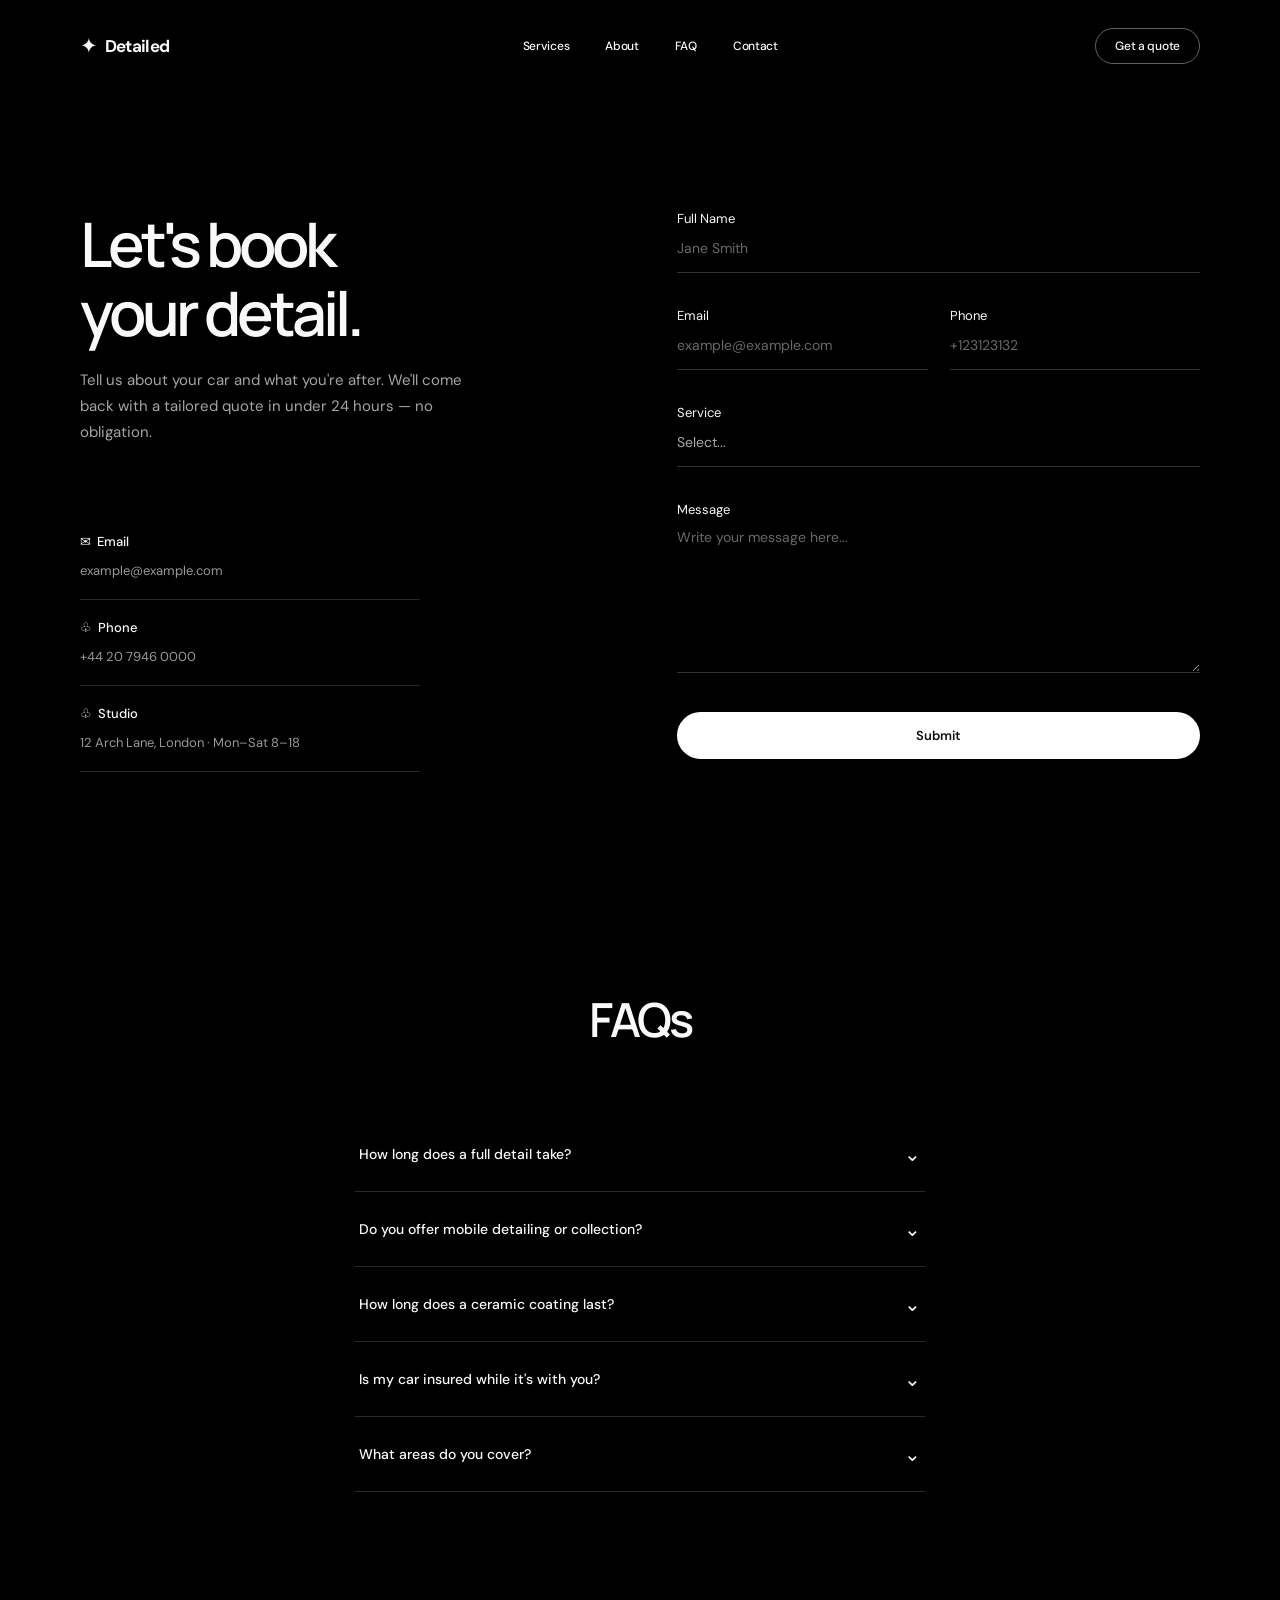
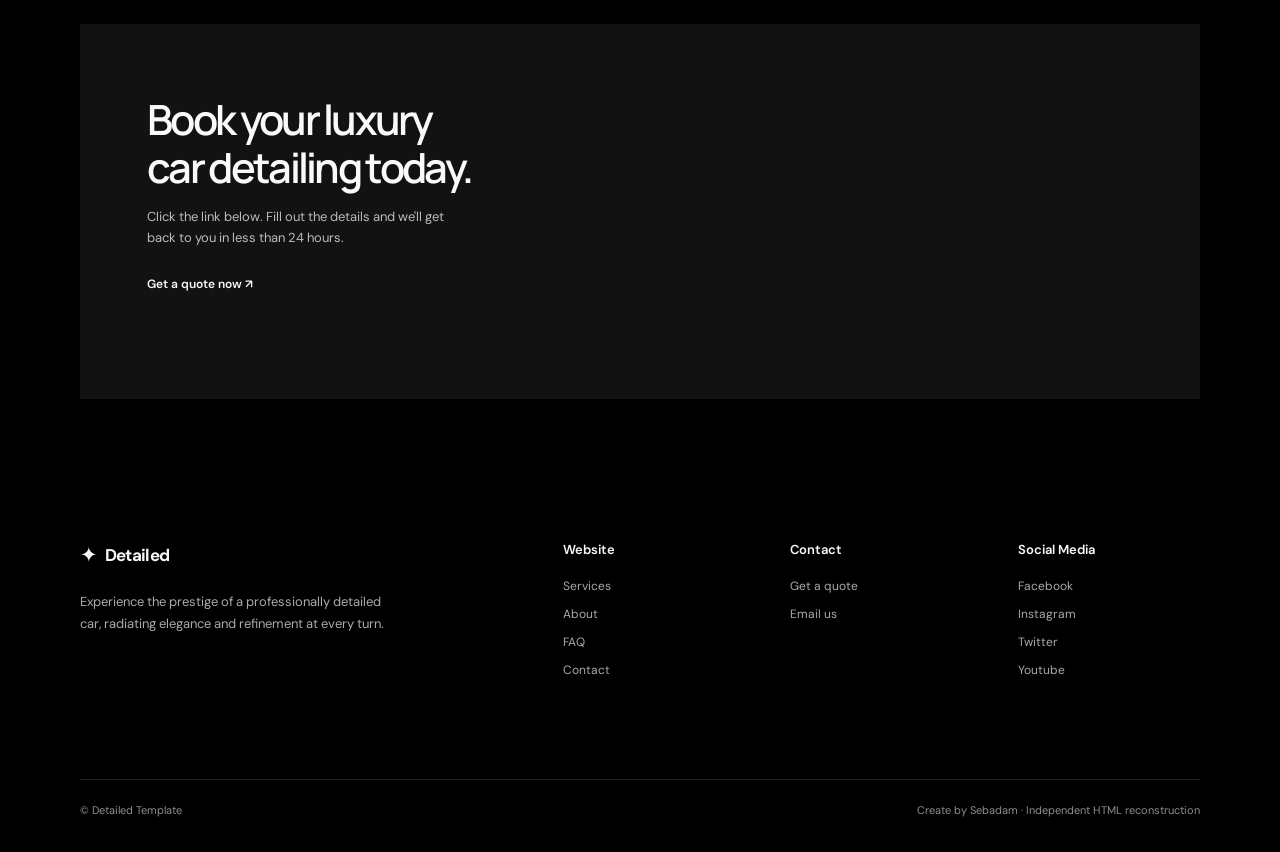
==== quote.html @ e919c6ea "Website hinzufügen: quote.html" ====
<!doctype html><html lang="en"><head><meta charset="UTF-8"><meta name="viewport" content="width=device-width, initial-scale=1"><meta name="theme-color" content="#000000"><title>Contact — Book Your Detail | Detailed</title><link rel="preconnect" href="https://fonts.googleapis.com"><link rel="preconnect" href="https://fonts.gstatic.com" crossorigin><link href="https://fonts.googleapis.com/css2?family=DM+Sans:wght@400;500;600;700&family=Manrope:wght@400;500;600;700;800&display=swap" rel="stylesheet"><link rel="stylesheet" href="style.css"></head><body data-contact-email="example@example.com"><header class="header"><div class="header-inner"><a class="logo" href="index.html"><span class="logo-star">✦</span> Detailed</a><nav class="desktop-nav"><a href="index.html#services">Services</a><a href="index.html#about">About</a><a href="#faq">FAQ</a><a href="index.html#contact">Contact</a></nav><a href="quote.html" class="nav-quote">Get a quote</a><button class="mobile-menu" id="menuToggle" aria-label="Open menu" aria-expanded="false"><span></span><span></span></button></div><nav id="mobileNav" class="mobile-nav"><a href="index.html#services">Services</a><a href="index.html#about">About</a><a href="#faq">FAQ</a><a href="index.html#contact">Contact</a></nav></header><main><section class="section-wrap quote-page"><div class="quote-intro"><h1>Let's book<br>your detail.</h1><p>Tell us about your car and what you're after. We'll come back with a tailored quote in under 24 hours — no obligation.</p><div class="quote-contact"><div class="quote-contact-row"><strong>✉ &nbsp;Email</strong><a href="mailto:example@example.com">example@example.com</a></div><div class="quote-contact-row"><strong>♧ &nbsp;Phone</strong><a href="tel:+442079460000">+44 20 7946 0000</a></div><div class="quote-contact-row"><strong>♧ &nbsp;Studio</strong><span>12 Arch Lane, London · Mon–Sat 8–18</span></div></div></div><form class="quote-form" id="quoteForm"><div><label class="form-label" for="name">Full Name</label><input id="name" name="name" placeholder="Jane Smith" required></div><div class="form-row"><div><label class="form-label" for="email">Email</label><input id="email" name="email" type="email" placeholder="example@example.com" required></div><div><label class="form-label" for="phone">Phone</label><input id="phone" name="phone" type="tel" placeholder="+123123132"></div></div><div><label class="form-label" for="service">Service</label><select id="service" name="service" required><option value="" disabled selected>Select...</option><option>Entry level detail</option><option>Maintenance detail</option><option>Full detail</option><option>Ceramic coating</option><option>Other</option></select></div><div><label class="form-label" for="message">Message</label><textarea id="message" name="message" placeholder="Write your message here..."></textarea></div><button class="form-submit" type="submit">Submit</button><p class="form-feedback" id="formFeedback" aria-live="polite"></p></form></section><section class="faq section-wrap" id="faq"><h2>FAQs</h2><div class="faq-items"><details><summary>How long does a full detail take?<span>⌄</span></summary><p>Most full details take around one to two days, depending on the condition of your vehicle.</p></details><details><summary>Do you offer mobile detailing or collection?<span>⌄</span></summary><p>We can discuss collection and mobile options when preparing your quote.</p></details><details><summary>How long does a ceramic coating last?<span>⌄</span></summary><p>Longevity depends on the coating and maintenance.</p></details><details><summary>Is my car insured while it's with you?<span>⌄</span></summary><p>Contact us for details about insurance and coverage.</p></details><details><summary>What areas do you cover?<span>⌄</span></summary><p>Send us your location when requesting a quote.</p></details></div></section><section class="contact-banner section-wrap"><div class="banner-image"><div class="banner-copy"><h2>Book your luxury<br>car detailing today.</h2><p>Click the link below. Fill out the details and we'll get back to you in less than 24 hours.</p><a href="quote.html" class="mini-link">Get a quote now ↗</a></div></div></section></main><footer class="footer section-wrap"><div class="footer-grid"><div class="footer-brand"><a class="logo" href="index.html"><span class="logo-star">✦</span> Detailed</a><p>Experience the prestige of a professionally detailed car, radiating elegance and refinement at every turn.</p></div><div><h4>Website</h4><a href="index.html#services">Services</a><a href="index.html#about">About</a><a href="index.html#faq">FAQ</a><a href="index.html#contact">Contact</a></div><div><h4>Contact</h4><a href="quote.html">Get a quote</a><a href="mailto:example@example.com">Email us</a></div><div><h4>Social Media</h4><a href="https://facebook.com">Facebook</a><a href="https://instagram.com">Instagram</a><a href="https://x.com">Twitter</a><a href="https://youtube.com">Youtube</a></div></div><div class="footer-bottom"><span>© Detailed Template</span><span>Create by <a href="https://sebadam.supply/">Sebadam</a> · Independent HTML reconstruction</span></div></footer><script src="script.js"></script></body></html>
---- style.css ----
:root{--bg:#000;--white:#f9f9f9;--muted:#929292;--line:#282828;--shell:1120px;--type:'DM Sans','Manrope',Arial,sans-serif}
*{box-sizing:border-box}html{scroll-behavior:smooth}body{margin:0;background:var(--bg);color:var(--white);font-family:var(--type);-webkit-font-smoothing:antialiased}a{color:inherit;text-decoration:none}button,input,textarea,select{font:inherit}button{cursor:pointer}img{max-width:100%;display:block}h1,h2,h3,h4,p{margin:0}h1,h2,h3{font-family:'Manrope',var(--type);font-weight:600;letter-spacing:-.065em}::selection{background:#eee;color:#000}.section-wrap,.header-inner{width:min(var(--shell),calc(100% - 92px));margin-inline:auto}.header{height:92px;position:relative;z-index:10;background:#000}.header-inner{height:100%;display:flex;align-items:center;justify-content:space-between}.logo{white-space:nowrap;font-size:17px;letter-spacing:-.04em;font-weight:700}.logo-star{font-size:21px;vertical-align:-1px;font-weight:400;margin-right:4px}.desktop-nav{display:flex;gap:36px;align-items:center;padding-left:36px}.desktop-nav a,.nav-quote{font-size:12px;letter-spacing:-.025em;font-weight:500;transition:opacity .2s}.desktop-nav a:hover,.footer a:hover{opacity:.6}.nav-quote{border:1px solid #626262;border-radius:40px;padding:11px 19px;line-height:1}.nav-quote:hover{background:#fff;color:#000}.mobile-menu,.mobile-nav{display:none}.hero{min-height:730px;padding-top:98px;overflow:hidden}.hero-top{text-align:center;position:relative;z-index:2}.hero h1{font-size:clamp(46px,5.8vw,82px);font-weight:600;letter-spacing:-.073em;line-height:1.16}.hero-top p{font-size:14px;line-height:1.65;color:#c7c7c7;margin:21px auto 30px;max-width:480px;letter-spacing:-.018em}.inline-link,.mini-link{font-size:13px;font-weight:600;display:inline-flex;align-items:center;gap:6px;transition:opacity .2s}.inline-link:hover,.mini-link:hover{opacity:.65}.inline-link span{font-size:20px;font-weight:400}.hero-picture{width:min(1480px,100%);height:542px;margin:9px auto -2px;background-image:linear-gradient(0deg,rgba(0,0,0,.25),rgba(0,0,0,.04)),url('https://scontent.cdninstagram.com/v/t51.75761-15/500751512_18090633370620142_4403713393211467723_n.jpg?stp=c288.0.864.864a_dst-jpg_e35_s640x640_tt6&_nc_cat=100&ccb=7-5&_nc_sid=18de74&efg=eyJlZmdfdGFnIjoiQ0FST1VTRUxfSVRFTS5iZXN0X2ltYWdlX3VybGdlbi5DMyJ9&_nc_ohc=86lD2oEK-wQQ7kNvwG_vrS6&_nc_oc=AdpTOk_-oCiuiQFQR4KS3UuE2JH29LGZjqWNpw4pZcIWGUEfoNJPtG1znUDCuh5KuPI&_nc_zt=23&_nc_ht=scontent.cdninstagram.com&_nc_gid=HOaP4Yx5tuVWSswkVV1A2g&_nc_ss=79689&oh=00_AQNKTWHUmm7iRQKHlCcDkkKnHJOqBsU7mfeauxoW7-e6Zw&oe=6AD031E8'),url('https://framerusercontent.com/images/fV4w8DzhBQAjkjUGAZNGvXNTI.png?width=1600');background-position:center,center,center bottom;background-size:cover,cover,100% auto;background-repeat:no-repeat}.services{padding-top:65px}.section-pretitle{font-size:12px;font-weight:400;color:#b8b8b8;padding-bottom:21px;border-bottom:1px solid var(--line)}.services-heading{display:grid;grid-template-columns:1fr 1fr;gap:54px;align-items:start;padding-top:31px;margin-bottom:54px}.services h2{font-size:clamp(27px,3vw,40px);line-height:1.2}.services-heading p{font-size:15px;color:#bdbdbd;max-width:390px;line-height:1.55;letter-spacing:-.018em}.service-grid{display:grid;grid-template-columns:repeat(3,minmax(0,1fr));gap:25px}.service-photo{width:100%;aspect-ratio:1/1;background:#090909;overflow:hidden}.service-photo img{width:100%;height:100%;object-fit:cover;transition:transform .55s}.service-card:hover .service-photo img{transform:scale(1.035)}.service-card h3{font-size:21px;letter-spacing:-.04em;line-height:1.35;margin:22px 0 8px}.service-card p{color:#969696;font-size:13px;line-height:1.7;max-width:270px;margin-bottom:18px}.service-card .mini-link{font-size:12px}.reel{margin-top:128px}.reel-image{position:relative;width:100%;height:550px;background:#111;overflow:hidden}.reel-image>img{width:100%;height:100%;object-fit:cover;object-position:center 48%;filter:brightness(.76)}.play-button{position:absolute;inset:0;width:100%;border:0;background:transparent;color:#fff;display:flex;align-items:center;justify-content:center;flex-direction:column;gap:12px}.play-button span{display:grid;place-items:center;background:#fff;color:#111;border-radius:50%;height:65px;width:65px;font-size:20px;padding-left:4px;transition:transform .2s}.play-button:hover span{transform:scale(1.1)}.play-button small{font-size:11px;font-weight:500;text-shadow:0 1px 4px black}.numbers{padding-block:96px 136px;display:grid;grid-template-columns:repeat(4,1fr);gap:14px}.stat{text-align:center}.stat strong{font-size:clamp(32px,4.2vw,55px);letter-spacing:-.07em;font-family:Manrope,var(--type);font-weight:600}.stat small{display:block;color:#9f9f9f;margin-top:9px;font-size:12px}.about{display:grid;grid-template-columns:1fr 1fr;gap:9%;padding-bottom:145px;align-items:start}.about h2{font-size:clamp(30px,3.2vw,44px);line-height:1.18;margin-bottom:48px}.about-visual img{width:100%;max-width:535px;aspect-ratio:448/341;object-fit:cover;object-position:center}.about-right{padding-top:0}.reason{border-bottom:1px solid #292929;padding:0 0 23px;margin-bottom:26px}.reason h3{font-family:var(--type);font-size:16px;letter-spacing:-.025em;font-weight:600;display:flex;gap:11px;align-items:center}.reason h3 span{font-size:16px}.reason p{margin:11px 0 0 26px;color:#999;font-size:13px;line-height:1.7;max-width:350px}.about-right .mini-link{margin-top:9px}.faq{padding:66px 0 120px}.faq h2{text-align:center;font-size:47px;letter-spacing:-.065em;margin-bottom:66px}.faq-items{max-width:570px;margin:auto}.faq-items details{border-bottom:1px solid #272727}.faq-items summary{font-weight:500;font-size:14px;list-style:none;padding:24px 4px;cursor:pointer;display:flex;align-items:center;justify-content:space-between;gap:16px}.faq-items summary::-webkit-details-marker{display:none}.faq-items summary span{font-size:20px;transition:transform .2s}.faq-items details[open] summary span{transform:rotate(180deg)}.faq-items details p{font-size:13px;line-height:1.8;color:#a4a4a4;padding:0 30px 23px 4px}.contact-banner{padding:12px 0 110px}.banner-image{min-height:375px;width:100%;background:#121212 url('https://framerusercontent.com/images/kU23nCXhQ45VLKZEOpKxGrUHzs.png?width=1500') center / cover no-repeat;position:relative}.banner-copy{position:relative;z-index:2;padding:72px 6%;max-width:500px}.banner-copy h2{font-size:clamp(29px,3.25vw,46px);line-height:1.15}.banner-copy p{font-size:13px;color:#bbbbbb;max-width:300px;line-height:1.6;margin:16px 0 23px}.banner-copy .mini-link{font-size:12px}.footer{padding:20px 0 35px}.footer-grid{display:grid;grid-template-columns:2.4fr 1fr 1fr 1fr;gap:45px;padding:12px 0 89px}.footer-brand p{color:#aaa;font-size:13px;line-height:1.75;max-width:320px;margin-top:22px}.footer-grid h4{font-size:13px;font-weight:600;margin-bottom:20px}.footer-grid>div:not(:first-child) a{display:block;margin-bottom:12px;color:#a9a9a9;font-size:12px}.footer-bottom{border-top:1px solid #222;display:flex;justify-content:space-between;padding-top:23px;font-size:11px;color:#8e8e8e}.video-dialog{width:min(790px,calc(100% - 32px));border:1px solid #333;background:#090909;color:white;padding:15px;position:fixed}.video-dialog::backdrop{background:#000c}.video-close{position:absolute;top:0;right:6px;border:0;color:#fff;background:transparent;font-size:30px;z-index:1}.video-frame{text-align:center}.video-frame img{width:100%;height:380px;object-fit:cover}.video-frame p{margin:12px 0}.reel-notice{font-size:12px;color:#bbb}
/* Quote page */.quote-page{min-height:690px;display:grid;grid-template-columns:1fr 1.13fr;gap:12%;padding-top:118px;padding-bottom:130px}.quote-intro h1{font-size:clamp(43px,4.8vw,67px);line-height:1.12}.quote-intro>p{font-size:15px;color:#a5a5a5;line-height:1.75;max-width:410px;margin:19px 0 88px}.quote-contact{max-width:340px}.quote-contact-row{padding-bottom:17px;margin-bottom:19px;border-bottom:1px solid #292929}.quote-contact-row strong{display:block;font-size:13px;font-weight:500;margin-bottom:9px}.quote-contact-row span,.quote-contact-row a{font-size:13px;color:#989898;line-height:1.6}.quote-form{display:block}.form-label{font-size:13px;margin-bottom:10px;display:block}.quote-form input,.quote-form select,.quote-form textarea{background:transparent;border:0;border-bottom:1px solid #313131;border-radius:0;color:#fff;width:100%;padding:0 0 15px;font-size:14px;outline:none}.quote-form input:focus,.quote-form textarea:focus,.quote-form select:focus{border-bottom-color:white}.quote-form input::placeholder,.quote-form textarea::placeholder{color:#686868}.quote-form>div{margin-bottom:34px}.form-row{display:grid;grid-template-columns:1fr 1fr;gap:22px}.quote-form select{appearance:none;color:#a9a9a9;background:#000}.quote-form option{background:#111;color:white}.quote-form textarea{resize:vertical;min-height:145px}.form-submit{width:100%;background:#fff;color:#111;border:0;border-radius:99px;padding:15px 18px;font-size:13px;font-weight:600}.form-submit:hover{background:#ccc}.form-feedback{color:#c5c5c5;font-size:12px;margin-top:12px;line-height:1.6}
@media(max-width:900px){.section-wrap,.header-inner{width:calc(100% - 60px)}.hero{min-height:670px;padding-top:100px}.hero-picture{height:460px;background-size:auto 430px}.desktop-nav{gap:22px}.services-heading{gap:26px}.reel-image{height:420px}.about{gap:5%}.about h2{font-size:32px}.quote-page{gap:7%}}
@media(max-width:680px){.section-wrap,.header-inner{width:calc(100% - 38px)}.header{height:76px}.desktop-nav,.nav-quote{display:none}.mobile-menu{display:flex;flex-direction:column;gap:6px;justify-content:center;background:transparent;border:0;padding:10px}.mobile-menu span{display:block;width:23px;height:1px;background:#fff}.mobile-nav{position:absolute;display:none;top:76px;left:0;right:0;background:#0a0a0a;padding:20px 22px 28px;box-shadow:0 20px 25px #000b}.mobile-nav.open{display:grid;gap:22px}.mobile-nav a{font-size:15px}.hero{min-height:575px;padding-top:87px}.hero h1{font-size:clamp(42px,9.5vw,69px);line-height:1.1;max-width:340px;margin:auto}.hero-top p{font-size:12px;padding:0 20px;margin:19px auto 24px}.desktop-break{display:none}.hero-picture{height:310px;margin-top:14px;background-size:auto 300px}.services{padding-top:28px}.services-heading{display:block;margin-bottom:35px}.services-heading p{margin-top:14px;font-size:13px}.service-grid{grid-template-columns:1fr;gap:43px}.service-photo{aspect-ratio:1.15}.service-card h3{margin-top:17px;font-size:21px}.reel{margin-top:76px}.reel-image{height:270px}.numbers{padding:75px 0 110px;grid-template-columns:1fr 1fr;row-gap:40px}.stat strong{font-size:39px}.about{grid-template-columns:1fr;padding-bottom:65px}.about h2{margin-bottom:23px;font-size:34px}.about-visual img{margin-bottom:32px}.reason{margin-bottom:21px}.faq{padding:55px 0 95px}.faq h2{font-size:38px;margin-bottom:39px}.faq-items summary{font-size:13px}.contact-banner{padding:0 0 65px}.banner-image{min-height:355px;background-position:63% center}.banner-image:before{content:'';position:absolute;inset:0;background:linear-gradient(90deg,#000c 0%,#0007 62%,transparent)}.banner-copy{padding:53px 25px}.banner-copy h2{font-size:30px}.footer-grid{grid-template-columns:1fr 1fr;gap:37px 20px;padding-bottom:60px}.footer-brand{grid-column:1/-1}.footer-bottom{display:grid;gap:10px}.quote-page{display:block;padding-top:75px;padding-bottom:90px}.quote-intro h1{font-size:49px}.quote-intro>p{margin-bottom:32px}.quote-contact{margin-bottom:60px}.form-row{grid-template-columns:1fr;gap:0}.form-row>div{margin-bottom:34px}.form-row{margin-bottom:0!important}}
@media(prefers-reduced-motion:reduce){html{scroll-behavior:auto}*,*:before,*:after{transition:none!important;animation:none!important}}
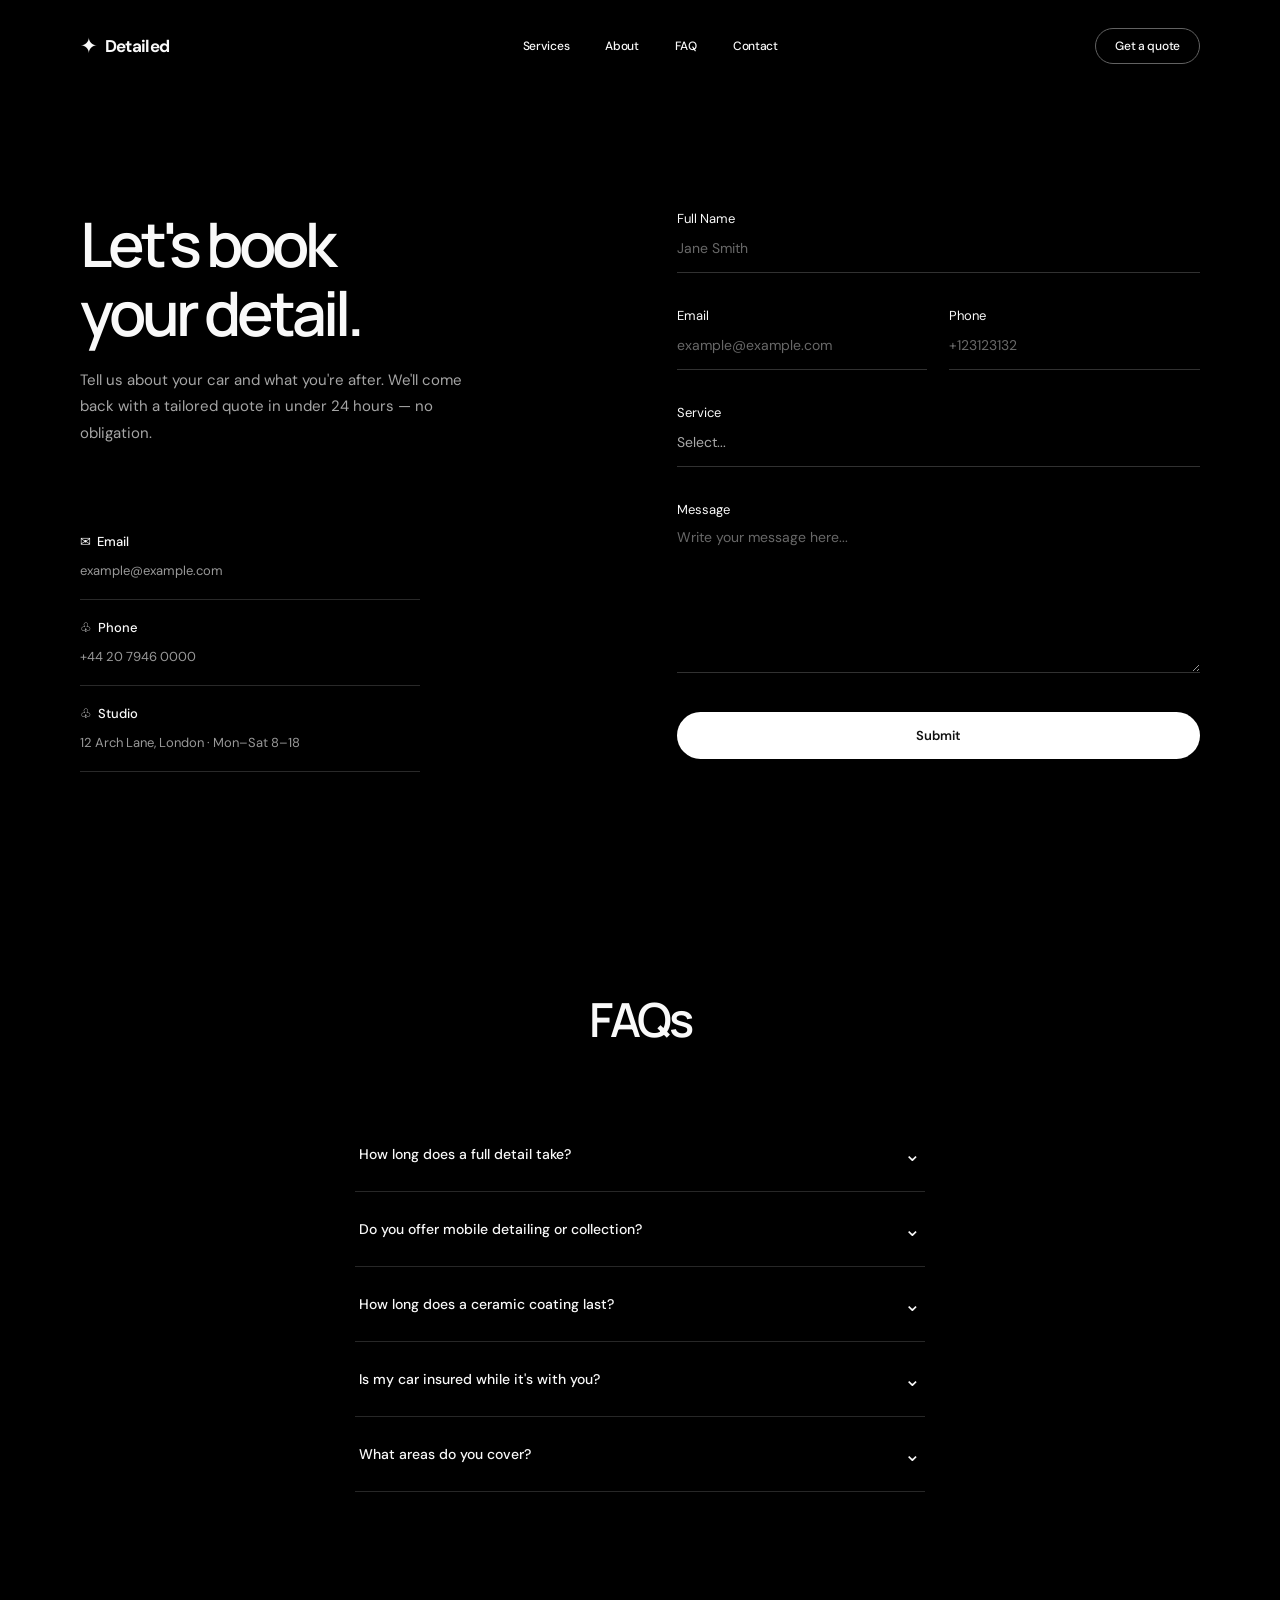
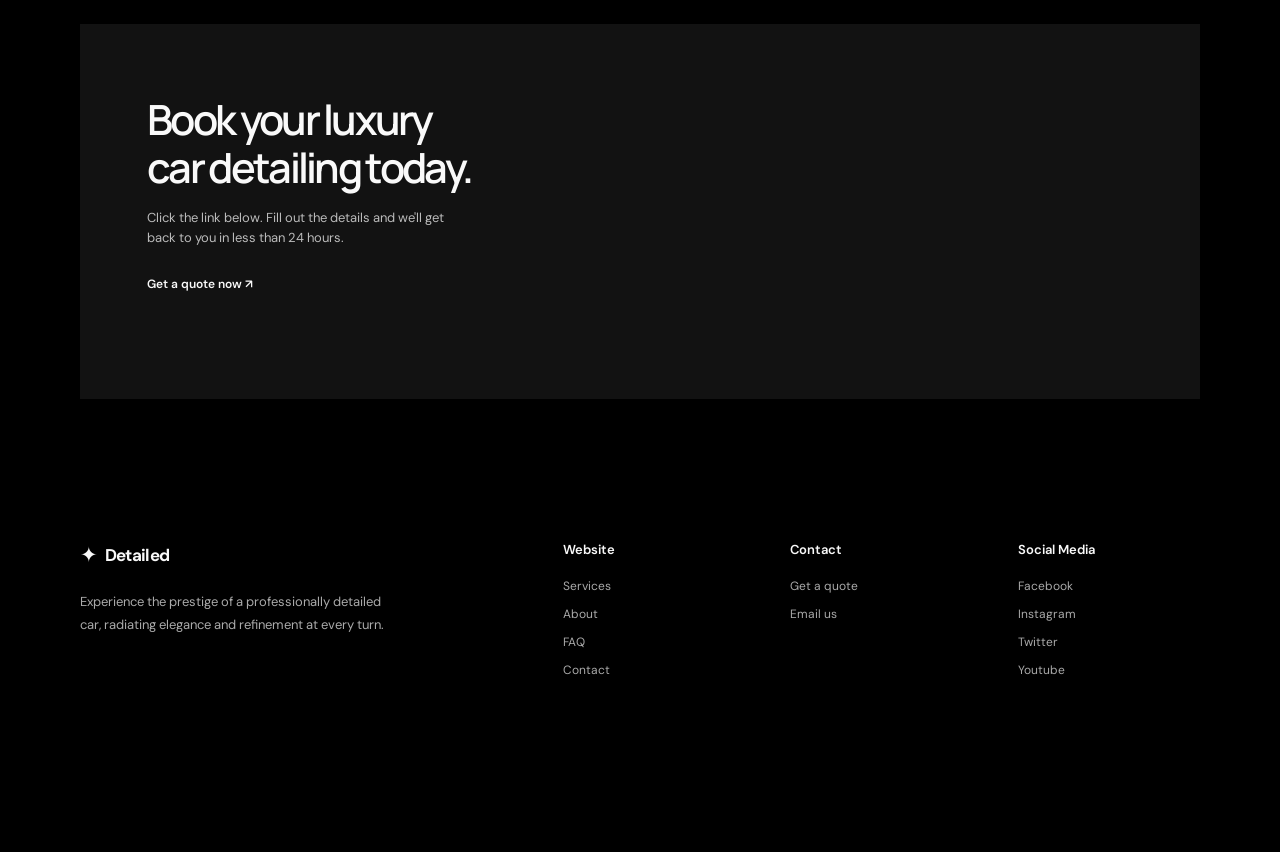
==== commit 77f99399: "Lade Scroll-Animationen auch auf der Kontaktseite" ====
--- a/quote.html
+++ b/quote.html
@@ -1 +1 @@
-<!doctype html><html lang="en"><head><meta charset="UTF-8"><meta name="viewport" content="width=device-width, initial-scale=1"><meta name="theme-color" content="#000000"><title>Contact — Book Your Detail | Detailed</title><link rel="preconnect" href="https://fonts.googleapis.com"><link rel="preconnect" href="https://fonts.gstatic.com" crossorigin><link href="https://fonts.googleapis.com/css2?family=DM+Sans:wght@400;500;600;700&family=Manrope:wght@400;500;600;700;800&display=swap" rel="stylesheet"><link rel="stylesheet" href="style.css"></head><body data-contact-email="example@example.com"><header class="header"><div class="header-inner"><a class="logo" href="index.html"><span class="logo-star">✦</span> Detailed</a><nav class="desktop-nav"><a href="index.html#services">Services</a><a href="index.html#about">About</a><a href="#faq">FAQ</a><a href="index.html#contact">Contact</a></nav><a href="quote.html" class="nav-quote">Get a quote</a><button class="mobile-menu" id="menuToggle" aria-label="Open menu" aria-expanded="false"><span></span><span></span></button></div><nav id="mobileNav" class="mobile-nav"><a href="index.html#services">Services</a><a href="index.html#about">About</a><a href="#faq">FAQ</a><a href="index.html#contact">Contact</a></nav></header><main><section class="section-wrap quote-page"><div class="quote-intro"><h1>Let's book<br>your detail.</h1><p>Tell us about your car and what you're after. We'll come back with a tailored quote in under 24 hours — no obligation.</p><div class="quote-contact"><div class="quote-contact-row"><strong>✉ &nbsp;Email</strong><a href="mailto:example@example.com">example@example.com</a></div><div class="quote-contact-row"><strong>♧ &nbsp;Phone</strong><a href="tel:+442079460000">+44 20 7946 0000</a></div><div class="quote-contact-row"><strong>♧ &nbsp;Studio</strong><span>12 Arch Lane, London · Mon–Sat 8–18</span></div></div></div><form class="quote-form" id="quoteForm"><div><label class="form-label" for="name">Full Name</label><input id="name" name="name" placeholder="Jane Smith" required></div><div class="form-row"><div><label class="form-label" for="email">Email</label><input id="email" name="email" type="email" placeholder="example@example.com" required></div><div><label class="form-label" for="phone">Phone</label><input id="phone" name="phone" type="tel" placeholder="+123123132"></div></div><div><label class="form-label" for="service">Service</label><select id="service" name="service" required><option value="" disabled selected>Select...</option><option>Entry level detail</option><option>Maintenance detail</option><option>Full detail</option><option>Ceramic coating</option><option>Other</option></select></div><div><label class="form-label" for="message">Message</label><textarea id="message" name="message" placeholder="Write your message here..."></textarea></div><button class="form-submit" type="submit">Submit</button><p class="form-feedback" id="formFeedback" aria-live="polite"></p></form></section><section class="faq section-wrap" id="faq"><h2>FAQs</h2><div class="faq-items"><details><summary>How long does a full detail take?<span>⌄</span></summary><p>Most full details take around one to two days, depending on the condition of your vehicle.</p></details><details><summary>Do you offer mobile detailing or collection?<span>⌄</span></summary><p>We can discuss collection and mobile options when preparing your quote.</p></details><details><summary>How long does a ceramic coating last?<span>⌄</span></summary><p>Longevity depends on the coating and maintenance.</p></details><details><summary>Is my car insured while it's with you?<span>⌄</span></summary><p>Contact us for details about insurance and coverage.</p></details><details><summary>What areas do you cover?<span>⌄</span></summary><p>Send us your location when requesting a quote.</p></details></div></section><section class="contact-banner section-wrap"><div class="banner-image"><div class="banner-copy"><h2>Book your luxury<br>car detailing today.</h2><p>Click the link below. Fill out the details and we'll get back to you in less than 24 hours.</p><a href="quote.html" class="mini-link">Get a quote now ↗</a></div></div></section></main><footer class="footer section-wrap"><div class="footer-grid"><div class="footer-brand"><a class="logo" href="index.html"><span class="logo-star">✦</span> Detailed</a><p>Experience the prestige of a professionally detailed car, radiating elegance and refinement at every turn.</p></div><div><h4>Website</h4><a href="index.html#services">Services</a><a href="index.html#about">About</a><a href="index.html#faq">FAQ</a><a href="index.html#contact">Contact</a></div><div><h4>Contact</h4><a href="quote.html">Get a quote</a><a href="mailto:example@example.com">Email us</a></div><div><h4>Social Media</h4><a href="https://facebook.com">Facebook</a><a href="https://instagram.com">Instagram</a><a href="https://x.com">Twitter</a><a href="https://youtube.com">Youtube</a></div></div><div class="footer-bottom"><span>© Detailed Template</span><span>Create by <a href="https://sebadam.supply/">Sebadam</a> · Independent HTML reconstruction</span></div></footer><script src="script.js"></script></body></html>+<!doctype html><html lang="en"><head><meta charset="UTF-8"><meta name="viewport" content="width=device-width, initial-scale=1"><meta name="theme-color" content="#000000"><title>Contact — Book Your Detail | Detailed</title><link rel="preconnect" href="https://fonts.googleapis.com"><link rel="preconnect" href="https://fonts.gstatic.com" crossorigin><link href="https://fonts.googleapis.com/css2?family=DM+Sans:wght@400;500;600;700&family=Manrope:wght@400;500;600;700;800&display=swap" rel="stylesheet"><link rel="stylesheet" href="style.css?v=scroll-animations-1"></head><body data-contact-email="example@example.com"><header class="header"><div class="header-inner"><a class="logo" href="index.html"><span class="logo-star">✦</span> Detailed</a><nav class="desktop-nav"><a href="index.html#services">Services</a><a href="index.html#about">About</a><a href="#faq">FAQ</a><a href="index.html#contact">Contact</a></nav><a href="quote.html" class="nav-quote">Get a quote</a><button class="mobile-menu" id="menuToggle" aria-label="Open menu" aria-expanded="false"><span></span><span></span></button></div><nav id="mobileNav" class="mobile-nav"><a href="index.html#services">Services</a><a href="index.html#about">About</a><a href="#faq">FAQ</a><a href="index.html#contact">Contact</a></nav></header><main><section class="section-wrap quote-page"><div class="quote-intro"><h1>Let's book<br>your detail.</h1><p>Tell us about your car and what you're after. We'll come back with a tailored quote in under 24 hours — no obligation.</p><div class="quote-contact"><div class="quote-contact-row"><strong>✉ &nbsp;Email</strong><a href="mailto:example@example.com">example@example.com</a></div><div class="quote-contact-row"><strong>♧ &nbsp;Phone</strong><a href="tel:+442079460000">+44 20 7946 0000</a></div><div class="quote-contact-row"><strong>♧ &nbsp;Studio</strong><span>12 Arch Lane, London · Mon–Sat 8–18</span></div></div></div><form class="quote-form" id="quoteForm"><div><label class="form-label" for="name">Full Name</label><input id="name" name="name" placeholder="Jane Smith" required></div><div class="form-row"><div><label class="form-label" for="email">Email</label><input id="email" name="email" type="email" placeholder="example@example.com" required></div><div><label class="form-label" for="phone">Phone</label><input id="phone" name="phone" type="tel" placeholder="+123123132"></div></div><div><label class="form-label" for="service">Service</label><select id="service" name="service" required><option value="" disabled selected>Select...</option><option>Entry level detail</option><option>Maintenance detail</option><option>Full detail</option><option>Ceramic coating</option><option>Other</option></select></div><div><label class="form-label" for="message">Message</label><textarea id="message" name="message" placeholder="Write your message here..."></textarea></div><button class="form-submit" type="submit">Submit</button><p class="form-feedback" id="formFeedback" aria-live="polite"></p></form></section><section class="faq section-wrap" id="faq"><h2>FAQs</h2><div class="faq-items"><details><summary>How long does a full detail take?<span>⌄</span></summary><p>Most full details take around one to two days, depending on the condition of your vehicle.</p></details><details><summary>Do you offer mobile detailing or collection?<span>⌄</span></summary><p>We can discuss collection and mobile options when preparing your quote.</p></details><details><summary>How long does a ceramic coating last?<span>⌄</span></summary><p>Longevity depends on the coating and maintenance.</p></details><details><summary>Is my car insured while it's with you?<span>⌄</span></summary><p>Contact us for details about insurance and coverage.</p></details><details><summary>What areas do you cover?<span>⌄</span></summary><p>Send us your location when requesting a quote.</p></details></div></section><section class="contact-banner section-wrap"><div class="banner-image"><div class="banner-copy"><h2>Book your luxury<br>car detailing today.</h2><p>Click the link below. Fill out the details and we'll get back to you in less than 24 hours.</p><a href="quote.html" class="mini-link">Get a quote now ↗</a></div></div></section></main><footer class="footer section-wrap"><div class="footer-grid"><div class="footer-brand"><a class="logo" href="index.html"><span class="logo-star">✦</span> Detailed</a><p>Experience the prestige of a professionally detailed car, radiating elegance and refinement at every turn.</p></div><div><h4>Website</h4><a href="index.html#services">Services</a><a href="index.html#about">About</a><a href="index.html#faq">FAQ</a><a href="index.html#contact">Contact</a></div><div><h4>Contact</h4><a href="quote.html">Get a quote</a><a href="mailto:example@example.com">Email us</a></div><div><h4>Social Media</h4><a href="https://facebook.com">Facebook</a><a href="https://instagram.com">Instagram</a><a href="https://x.com">Twitter</a><a href="https://youtube.com">Youtube</a></div></div><div class="footer-bottom"><span>© Detailed Template</span><span>Create by <a href="https://sebadam.supply/">Sebadam</a> · Independent HTML reconstruction</span></div></footer><script src="script.js?v=scroll-animations-1"></script></body></html>
--- a/style.css
+++ b/style.css
@@ -1,7 +1,39 @@
 :root{--bg:#000;--white:#f9f9f9;--muted:#929292;--line:#282828;--shell:1120px;--type:'DM Sans','Manrope',Arial,sans-serif}
-*{box-sizing:border-box}html{scroll-behavior:smooth}body{margin:0;background:var(--bg);color:var(--white);font-family:var(--type);-webkit-font-smoothing:antialiased}a{color:inherit;text-decoration:none}button,input,textarea,select{font:inherit}button{cursor:pointer}img{max-width:100%;display:block}h1,h2,h3,h4,p{margin:0}h1,h2,h3{font-family:'Manrope',var(--type);font-weight:600;letter-spacing:-.065em}::selection{background:#eee;color:#000}.section-wrap,.header-inner{width:min(var(--shell),calc(100% - 92px));margin-inline:auto}.header{height:92px;position:relative;z-index:10;background:#000}.header-inner{height:100%;display:flex;align-items:center;justify-content:space-between}.logo{white-space:nowrap;font-size:17px;letter-spacing:-.04em;font-weight:700}.logo-star{font-size:21px;vertical-align:-1px;font-weight:400;margin-right:4px}.desktop-nav{display:flex;gap:36px;align-items:center;padding-left:36px}.desktop-nav a,.nav-quote{font-size:12px;letter-spacing:-.025em;font-weight:500;transition:opacity .2s}.desktop-nav a:hover,.footer a:hover{opacity:.6}.nav-quote{border:1px solid #626262;border-radius:40px;padding:11px 19px;line-height:1}.nav-quote:hover{background:#fff;color:#000}.mobile-menu,.mobile-nav{display:none}.hero{min-height:730px;padding-top:98px;overflow:hidden}.hero-top{text-align:center;position:relative;z-index:2}.hero h1{font-size:clamp(46px,5.8vw,82px);font-weight:600;letter-spacing:-.073em;line-height:1.16}.hero-top p{font-size:14px;line-height:1.65;color:#c7c7c7;margin:21px auto 30px;max-width:480px;letter-spacing:-.018em}.inline-link,.mini-link{font-size:13px;font-weight:600;display:inline-flex;align-items:center;gap:6px;transition:opacity .2s}.inline-link:hover,.mini-link:hover{opacity:.65}.inline-link span{font-size:20px;font-weight:400}.hero-picture{width:min(1480px,100%);height:542px;margin:9px auto -2px;background-image:linear-gradient(0deg,rgba(0,0,0,.25),rgba(0,0,0,.04)),url('https://scontent.cdninstagram.com/v/t51.75761-15/500751512_18090633370620142_4403713393211467723_n.jpg?stp=c288.0.864.864a_dst-jpg_e35_s640x640_tt6&_nc_cat=100&ccb=7-5&_nc_sid=18de74&efg=eyJlZmdfdGFnIjoiQ0FST1VTRUxfSVRFTS5iZXN0X2ltYWdlX3VybGdlbi5DMyJ9&_nc_ohc=86lD2oEK-wQQ7kNvwG_vrS6&_nc_oc=AdpTOk_-oCiuiQFQR4KS3UuE2JH29LGZjqWNpw4pZcIWGUEfoNJPtG1znUDCuh5KuPI&_nc_zt=23&_nc_ht=scontent.cdninstagram.com&_nc_gid=HOaP4Yx5tuVWSswkVV1A2g&_nc_ss=79689&oh=00_AQNKTWHUmm7iRQKHlCcDkkKnHJOqBsU7mfeauxoW7-e6Zw&oe=6AD031E8'),url('https://framerusercontent.com/images/fV4w8DzhBQAjkjUGAZNGvXNTI.png?width=1600');background-position:center,center,center bottom;background-size:cover,cover,100% auto;background-repeat:no-repeat}.services{padding-top:65px}.section-pretitle{font-size:12px;font-weight:400;color:#b8b8b8;padding-bottom:21px;border-bottom:1px solid var(--line)}.services-heading{display:grid;grid-template-columns:1fr 1fr;gap:54px;align-items:start;padding-top:31px;margin-bottom:54px}.services h2{font-size:clamp(27px,3vw,40px);line-height:1.2}.services-heading p{font-size:15px;color:#bdbdbd;max-width:390px;line-height:1.55;letter-spacing:-.018em}.service-grid{display:grid;grid-template-columns:repeat(3,minmax(0,1fr));gap:25px}.service-photo{width:100%;aspect-ratio:1/1;background:#090909;overflow:hidden}.service-photo img{width:100%;height:100%;object-fit:cover;transition:transform .55s}.service-card:hover .service-photo img{transform:scale(1.035)}.service-card h3{font-size:21px;letter-spacing:-.04em;line-height:1.35;margin:22px 0 8px}.service-card p{color:#969696;font-size:13px;line-height:1.7;max-width:270px;margin-bottom:18px}.service-card .mini-link{font-size:12px}.reel{margin-top:128px}.reel-image{position:relative;width:100%;height:550px;background:#111;overflow:hidden}.reel-image>img{width:100%;height:100%;object-fit:cover;object-position:center 48%;filter:brightness(.76)}.play-button{position:absolute;inset:0;width:100%;border:0;background:transparent;color:#fff;display:flex;align-items:center;justify-content:center;flex-direction:column;gap:12px}.play-button span{display:grid;place-items:center;background:#fff;color:#111;border-radius:50%;height:65px;width:65px;font-size:20px;padding-left:4px;transition:transform .2s}.play-button:hover span{transform:scale(1.1)}.play-button small{font-size:11px;font-weight:500;text-shadow:0 1px 4px black}.numbers{padding-block:96px 136px;display:grid;grid-template-columns:repeat(4,1fr);gap:14px}.stat{text-align:center}.stat strong{font-size:clamp(32px,4.2vw,55px);letter-spacing:-.07em;font-family:Manrope,var(--type);font-weight:600}.stat small{display:block;color:#9f9f9f;margin-top:9px;font-size:12px}.about{display:grid;grid-template-columns:1fr 1fr;gap:9%;padding-bottom:145px;align-items:start}.about h2{font-size:clamp(30px,3.2vw,44px);line-height:1.18;margin-bottom:48px}.about-visual img{width:100%;max-width:535px;aspect-ratio:448/341;object-fit:cover;object-position:center}.about-right{padding-top:0}.reason{border-bottom:1px solid #292929;padding:0 0 23px;margin-bottom:26px}.reason h3{font-family:var(--type);font-size:16px;letter-spacing:-.025em;font-weight:600;display:flex;gap:11px;align-items:center}.reason h3 span{font-size:16px}.reason p{margin:11px 0 0 26px;color:#999;font-size:13px;line-height:1.7;max-width:350px}.about-right .mini-link{margin-top:9px}.faq{padding:66px 0 120px}.faq h2{text-align:center;font-size:47px;letter-spacing:-.065em;margin-bottom:66px}.faq-items{max-width:570px;margin:auto}.faq-items details{border-bottom:1px solid #272727}.faq-items summary{font-weight:500;font-size:14px;list-style:none;padding:24px 4px;cursor:pointer;display:flex;align-items:center;justify-content:space-between;gap:16px}.faq-items summary::-webkit-details-marker{display:none}.faq-items summary span{font-size:20px;transition:transform .2s}.faq-items details[open] summary span{transform:rotate(180deg)}.faq-items details p{font-size:13px;line-height:1.8;color:#a4a4a4;padding:0 30px 23px 4px}.contact-banner{padding:12px 0 110px}.banner-image{min-height:375px;width:100%;background:#121212 url('https://framerusercontent.com/images/kU23nCXhQ45VLKZEOpKxGrUHzs.png?width=1500') center / cover no-repeat;position:relative}.banner-copy{position:relative;z-index:2;padding:72px 6%;max-width:500px}.banner-copy h2{font-size:clamp(29px,3.25vw,46px);line-height:1.15}.banner-copy p{font-size:13px;color:#bbbbbb;max-width:300px;line-height:1.6;margin:16px 0 23px}.banner-copy .mini-link{font-size:12px}.footer{padding:20px 0 35px}.footer-grid{display:grid;grid-template-columns:2.4fr 1fr 1fr 1fr;gap:45px;padding:12px 0 89px}.footer-brand p{color:#aaa;font-size:13px;line-height:1.75;max-width:320px;margin-top:22px}.footer-grid h4{font-size:13px;font-weight:600;margin-bottom:20px}.footer-grid>div:not(:first-child) a{display:block;margin-bottom:12px;color:#a9a9a9;font-size:12px}.footer-bottom{border-top:1px solid #222;display:flex;justify-content:space-between;padding-top:23px;font-size:11px;color:#8e8e8e}.video-dialog{width:min(790px,calc(100% - 32px));border:1px solid #333;background:#090909;color:white;padding:15px;position:fixed}.video-dialog::backdrop{background:#000c}.video-close{position:absolute;top:0;right:6px;border:0;color:#fff;background:transparent;font-size:30px;z-index:1}.video-frame{text-align:center}.video-frame img{width:100%;height:380px;object-fit:cover}.video-frame p{margin:12px 0}.reel-notice{font-size:12px;color:#bbb}
+*{box-sizing:border-box}html{scroll-behavior:smooth}body{margin:0;background:var(--bg);color:var(--white);font-family:var(--type);-webkit-font-smoothing:antialiased}a{color:inherit;text-decoration:none}button,input,textarea,select{font:inherit}button{cursor:pointer}img{max-width:100%;display:block}h1,h2,h3,h4,p{margin:0}h1,h2,h3{font-family:'Manrope',var(--type);font-weight:600;letter-spacing:-.065em}::selection{background:#eee;color:#000}.section-wrap,.header-inner{width:min(var(--shell),calc(100% - 92px));margin-inline:auto}.header{height:92px;position:relative;z-index:10;background:#000}.header-inner{height:100%;display:flex;align-items:center;justify-content:space-between}.logo{white-space:nowrap;font-size:17px;letter-spacing:-.04em;font-weight:700}.logo-star{font-size:21px;vertical-align:-1px;font-weight:400;margin-right:4px}.desktop-nav{display:flex;gap:36px;align-items:center;padding-left:36px}.desktop-nav a,.nav-quote{font-size:12px;letter-spacing:-.025em;font-weight:500;transition:opacity .2s}.desktop-nav a:hover,.footer a:hover{opacity:.6}.nav-quote{border:1px solid #626262;border-radius:40px;padding:11px 19px;line-height:1}.nav-quote:hover{background:#fff;color:#000}.mobile-menu,.mobile-nav{display:none}.hero{min-height:730px;padding-top:98px;overflow:hidden}.hero-top{text-align:center;position:relative;z-index:2}.hero h1{font-size:clamp(46px,5.8vw,82px);font-weight:600;letter-spacing:-.073em;line-height:1.16}.hero-top p{font-size:14px;line-height:1.65;color:#c7c7c7;margin:21px auto 30px;max-width:480px;letter-spacing:-.018em}.inline-link,.mini-link{font-size:13px;font-weight:600;display:inline-flex;align-items:center;gap:6px;transition:opacity .2s}.inline-link:hover,.mini-link:hover{opacity:.65}.inline-link span{font-size:20px;font-weight:400}.hero-picture{width:min(1480px,100%);height:542px;margin:9px auto -2px;background:#000 url('assets/nissan-gt3.webp') center 52% / cover no-repeat}.services{padding-top:65px}.section-pretitle{font-size:12px;font-weight:400;color:#b8b8b8;padding-bottom:21px;border-bottom:1px solid var(--line)}.services-heading{display:grid;grid-template-columns:1fr 1fr;gap:54px;align-items:start;padding-top:31px;margin-bottom:54px}.services h2{font-size:clamp(27px,3vw,40px);line-height:1.2}.services-heading p{font-size:15px;color:#bdbdbd;max-width:390px;line-height:1.55;letter-spacing:-.018em}.service-grid{display:grid;grid-template-columns:repeat(3,minmax(0,1fr));gap:25px}.service-photo{width:100%;aspect-ratio:1/1;background:#090909;overflow:hidden}.service-photo img{width:100%;height:100%;object-fit:cover;transition:transform .55s}.service-card:hover .service-photo img{transform:scale(1.035)}.service-card h3{font-size:21px;letter-spacing:-.04em;line-height:1.35;margin:22px 0 8px}.service-card p{color:#969696;font-size:13px;line-height:1.7;max-width:270px;margin-bottom:18px}.service-card .mini-link{font-size:12px}.reel{margin-top:128px}.reel-image{position:relative;width:100%;height:550px;background:#111;overflow:hidden}.reel-image>img{width:100%;height:100%;object-fit:cover;object-position:center 48%;filter:brightness(.76)}.play-button{position:absolute;inset:0;width:100%;border:0;background:transparent;color:#fff;display:flex;align-items:center;justify-content:center;flex-direction:column;gap:12px}.play-button span{display:grid;place-items:center;background:#fff;color:#111;border-radius:50%;height:65px;width:65px;font-size:20px;padding-left:4px;transition:transform .2s}.play-button:hover span{transform:scale(1.1)}.play-button small{font-size:11px;font-weight:500;text-shadow:0 1px 4px black}.numbers{padding-block:96px 136px;display:grid;grid-template-columns:repeat(4,1fr);gap:14px}.stat{text-align:center}.stat strong{font-size:clamp(32px,4.2vw,55px);letter-spacing:-.07em;font-family:Manrope,var(--type);font-weight:600}.stat small{display:block;color:#9f9f9f;margin-top:9px;font-size:12px}.about{display:grid;grid-template-columns:1fr 1fr;gap:9%;padding-bottom:145px;align-items:start}.about h2{font-size:clamp(30px,3.2vw,44px);line-height:1.18;margin-bottom:48px}.about-visual img{width:100%;max-width:535px;aspect-ratio:448/341;object-fit:cover;object-position:center}.about-right{padding-top:0}.reason{border-bottom:1px solid #292929;padding:0 0 23px;margin-bottom:26px}.reason h3{font-family:var(--type);font-size:16px;letter-spacing:-.025em;font-weight:600;display:flex;gap:11px;align-items:center}.reason h3 span{font-size:16px}.reason p{margin:11px 0 0 26px;color:#999;font-size:13px;line-height:1.7;max-width:350px}.about-right .mini-link{margin-top:9px}.faq{padding:66px 0 120px}.faq h2{text-align:center;font-size:47px;letter-spacing:-.065em;margin-bottom:66px}.faq-items{max-width:570px;margin:auto}.faq-items details{border-bottom:1px solid #272727}.faq-items summary{font-weight:500;font-size:14px;list-style:none;padding:24px 4px;cursor:pointer;display:flex;align-items:center;justify-content:space-between;gap:16px}.faq-items summary::-webkit-details-marker{display:none}.faq-items summary span{font-size:20px;transition:transform .2s}.faq-items details[open] summary span{transform:rotate(180deg)}.faq-items details p{font-size:13px;line-height:1.8;color:#a4a4a4;padding:0 30px 23px 4px}.contact-banner{padding:12px 0 110px}.banner-image{min-height:375px;width:100%;background:#121212 url('https://framerusercontent.com/images/kU23nCXhQ45VLKZEOpKxGrUHzs.png?width=1500') center / cover no-repeat;position:relative}.banner-copy{position:relative;z-index:2;padding:72px 6%;max-width:500px}.banner-copy h2{font-size:clamp(29px,3.25vw,46px);line-height:1.15}.banner-copy p{font-size:13px;color:#bbbbbb;max-width:300px;line-height:1.6;margin:16px 0 23px}.banner-copy .mini-link{font-size:12px}.footer{padding:20px 0 35px}.footer-grid{display:grid;grid-template-columns:2.4fr 1fr 1fr 1fr;gap:45px;padding:12px 0 89px}.footer-brand p{color:#aaa;font-size:13px;line-height:1.75;max-width:320px;margin-top:22px}.footer-grid h4{font-size:13px;font-weight:600;margin-bottom:20px}.footer-grid>div:not(:first-child) a{display:block;margin-bottom:12px;color:#a9a9a9;font-size:12px}.footer-bottom{border-top:1px solid #222;display:flex;justify-content:space-between;padding-top:23px;font-size:11px;color:#8e8e8e}.video-dialog{width:min(790px,calc(100% - 32px));border:1px solid #333;background:#090909;color:white;padding:15px;position:fixed}.video-dialog::backdrop{background:#000c}.video-close{position:absolute;top:0;right:6px;border:0;color:#fff;background:transparent;font-size:30px;z-index:1}.video-frame{text-align:center}.video-frame img{width:100%;height:380px;object-fit:cover}.video-frame p{margin:12px 0}.reel-notice{font-size:12px;color:#bbb}
 /* Quote page */.quote-page{min-height:690px;display:grid;grid-template-columns:1fr 1.13fr;gap:12%;padding-top:118px;padding-bottom:130px}.quote-intro h1{font-size:clamp(43px,4.8vw,67px);line-height:1.12}.quote-intro>p{font-size:15px;color:#a5a5a5;line-height:1.75;max-width:410px;margin:19px 0 88px}.quote-contact{max-width:340px}.quote-contact-row{padding-bottom:17px;margin-bottom:19px;border-bottom:1px solid #292929}.quote-contact-row strong{display:block;font-size:13px;font-weight:500;margin-bottom:9px}.quote-contact-row span,.quote-contact-row a{font-size:13px;color:#989898;line-height:1.6}.quote-form{display:block}.form-label{font-size:13px;margin-bottom:10px;display:block}.quote-form input,.quote-form select,.quote-form textarea{background:transparent;border:0;border-bottom:1px solid #313131;border-radius:0;color:#fff;width:100%;padding:0 0 15px;font-size:14px;outline:none}.quote-form input:focus,.quote-form textarea:focus,.quote-form select:focus{border-bottom-color:white}.quote-form input::placeholder,.quote-form textarea::placeholder{color:#686868}.quote-form>div{margin-bottom:34px}.form-row{display:grid;grid-template-columns:1fr 1fr;gap:22px}.quote-form select{appearance:none;color:#a9a9a9;background:#000}.quote-form option{background:#111;color:white}.quote-form textarea{resize:vertical;min-height:145px}.form-submit{width:100%;background:#fff;color:#111;border:0;border-radius:99px;padding:15px 18px;font-size:13px;font-weight:600}.form-submit:hover{background:#ccc}.form-feedback{color:#c5c5c5;font-size:12px;margin-top:12px;line-height:1.6}
-@media(max-width:900px){.section-wrap,.header-inner{width:calc(100% - 60px)}.hero{min-height:670px;padding-top:100px}.hero-picture{height:460px;background-size:auto 430px}.desktop-nav{gap:22px}.services-heading{gap:26px}.reel-image{height:420px}.about{gap:5%}.about h2{font-size:32px}.quote-page{gap:7%}}
-@media(max-width:680px){.section-wrap,.header-inner{width:calc(100% - 38px)}.header{height:76px}.desktop-nav,.nav-quote{display:none}.mobile-menu{display:flex;flex-direction:column;gap:6px;justify-content:center;background:transparent;border:0;padding:10px}.mobile-menu span{display:block;width:23px;height:1px;background:#fff}.mobile-nav{position:absolute;display:none;top:76px;left:0;right:0;background:#0a0a0a;padding:20px 22px 28px;box-shadow:0 20px 25px #000b}.mobile-nav.open{display:grid;gap:22px}.mobile-nav a{font-size:15px}.hero{min-height:575px;padding-top:87px}.hero h1{font-size:clamp(42px,9.5vw,69px);line-height:1.1;max-width:340px;margin:auto}.hero-top p{font-size:12px;padding:0 20px;margin:19px auto 24px}.desktop-break{display:none}.hero-picture{height:310px;margin-top:14px;background-size:auto 300px}.services{padding-top:28px}.services-heading{display:block;margin-bottom:35px}.services-heading p{margin-top:14px;font-size:13px}.service-grid{grid-template-columns:1fr;gap:43px}.service-photo{aspect-ratio:1.15}.service-card h3{margin-top:17px;font-size:21px}.reel{margin-top:76px}.reel-image{height:270px}.numbers{padding:75px 0 110px;grid-template-columns:1fr 1fr;row-gap:40px}.stat strong{font-size:39px}.about{grid-template-columns:1fr;padding-bottom:65px}.about h2{margin-bottom:23px;font-size:34px}.about-visual img{margin-bottom:32px}.reason{margin-bottom:21px}.faq{padding:55px 0 95px}.faq h2{font-size:38px;margin-bottom:39px}.faq-items summary{font-size:13px}.contact-banner{padding:0 0 65px}.banner-image{min-height:355px;background-position:63% center}.banner-image:before{content:'';position:absolute;inset:0;background:linear-gradient(90deg,#000c 0%,#0007 62%,transparent)}.banner-copy{padding:53px 25px}.banner-copy h2{font-size:30px}.footer-grid{grid-template-columns:1fr 1fr;gap:37px 20px;padding-bottom:60px}.footer-brand{grid-column:1/-1}.footer-bottom{display:grid;gap:10px}.quote-page{display:block;padding-top:75px;padding-bottom:90px}.quote-intro h1{font-size:49px}.quote-intro>p{margin-bottom:32px}.quote-contact{margin-bottom:60px}.form-row{grid-template-columns:1fr;gap:0}.form-row>div{margin-bottom:34px}.form-row{margin-bottom:0!important}}
+@media(max-width:900px){.section-wrap,.header-inner{width:calc(100% - 60px)}.hero{min-height:670px;padding-top:100px}.hero-picture{height:460px;background-position:center 53%;background-size:cover}.desktop-nav{gap:22px}.services-heading{gap:26px}.reel-image{height:420px}.about{gap:5%}.about h2{font-size:32px}.quote-page{gap:7%}}
+@media(max-width:680px){.section-wrap,.header-inner{width:calc(100% - 38px)}.header{height:76px}.desktop-nav,.nav-quote{display:none}.mobile-menu{display:flex;flex-direction:column;gap:6px;justify-content:center;background:transparent;border:0;padding:10px}.mobile-menu span{display:block;width:23px;height:1px;background:#fff}.mobile-nav{position:absolute;display:none;top:76px;left:0;right:0;background:#0a0a0a;padding:20px 22px 28px;box-shadow:0 20px 25px #000b}.mobile-nav.open{display:grid;gap:22px}.mobile-nav a{font-size:15px}.hero{min-height:575px;padding-top:87px}.hero h1{font-size:clamp(42px,9.5vw,69px);line-height:1.1;max-width:340px;margin:auto}.hero-top p{font-size:12px;padding:0 20px;margin:19px auto 24px}.desktop-break{display:none}.hero-picture{height:310px;margin-top:14px;background-position:center 53%;background-size:cover}.services{padding-top:28px}.services-heading{display:block;margin-bottom:35px}.services-heading p{margin-top:14px;font-size:13px}.service-grid{grid-template-columns:1fr;gap:43px}.service-photo{aspect-ratio:1.15}.service-card h3{margin-top:17px;font-size:21px}.reel{margin-top:76px}.reel-image{height:270px}.numbers{padding:75px 0 110px;grid-template-columns:1fr 1fr;row-gap:40px}.stat strong{font-size:39px}.about{grid-template-columns:1fr;padding-bottom:65px}.about h2{margin-bottom:23px;font-size:34px}.about-visual img{margin-bottom:32px}.reason{margin-bottom:21px}.faq{padding:55px 0 95px}.faq h2{font-size:38px;margin-bottom:39px}.faq-items summary{font-size:13px}.contact-banner{padding:0 0 65px}.banner-image{min-height:355px;background-position:63% center}.banner-image:before{content:'';position:absolute;inset:0;background:linear-gradient(90deg,#000c 0%,#0007 62%,transparent)}.banner-copy{padding:53px 25px}.banner-copy h2{font-size:30px}.footer-grid{grid-template-columns:1fr 1fr;gap:37px 20px;padding-bottom:60px}.footer-brand{grid-column:1/-1}.footer-bottom{display:grid;gap:10px}.quote-page{display:block;padding-top:75px;padding-bottom:90px}.quote-intro h1{font-size:49px}.quote-intro>p{margin-bottom:32px}.quote-contact{margin-bottom:60px}.form-row{grid-template-columns:1fr;gap:0}.form-row>div{margin-bottom:34px}.form-row{margin-bottom:0!important}}
 @media(prefers-reduced-motion:reduce){html{scroll-behavior:auto}*,*:before,*:after{transition:none!important;animation:none!important}}
 
+
+
+/* Subtle reveal transitions across the entire page, triggered on first scroll-in.
+   JS enables these only if IntersectionObserver is available and motion is allowed. */
+.js-motion .scroll-reveal {
+  opacity: 0;
+  transform: translate3d(0, 34px, 0);
+  transition:
+    opacity 780ms cubic-bezier(.22, 1, .36, 1),
+    transform 850ms cubic-bezier(.22, 1, .36, 1);
+  transition-delay: var(--reveal-delay, 0ms);
+  will-change: opacity, transform;
+}
+.js-motion .scroll-reveal.is-visible {
+  opacity: 1;
+  transform: translate3d(0, 0, 0);
+}
+/* Larger content tiles reveal smoothly without altering their existing hover effects. */
+.js-motion .service-card.scroll-reveal { transform: translate3d(0, 44px, 0); }
+.js-motion .service-card.scroll-reveal.is-visible { transform: none; }
+.numbers .stat .counter { font-variant-numeric: tabular-nums; }
+@media (max-width: 680px) {
+  .js-motion .scroll-reveal { transform: translate3d(0, 20px, 0); transition-duration: 650ms; }
+  .js-motion .service-card.scroll-reveal { transform: translate3d(0, 25px, 0); }
+}
+@media (prefers-reduced-motion: reduce) {
+  .js-motion .scroll-reveal {
+    opacity: 1 !important;
+    transform: none !important;
+    transition: none !important;
+  }
+}
